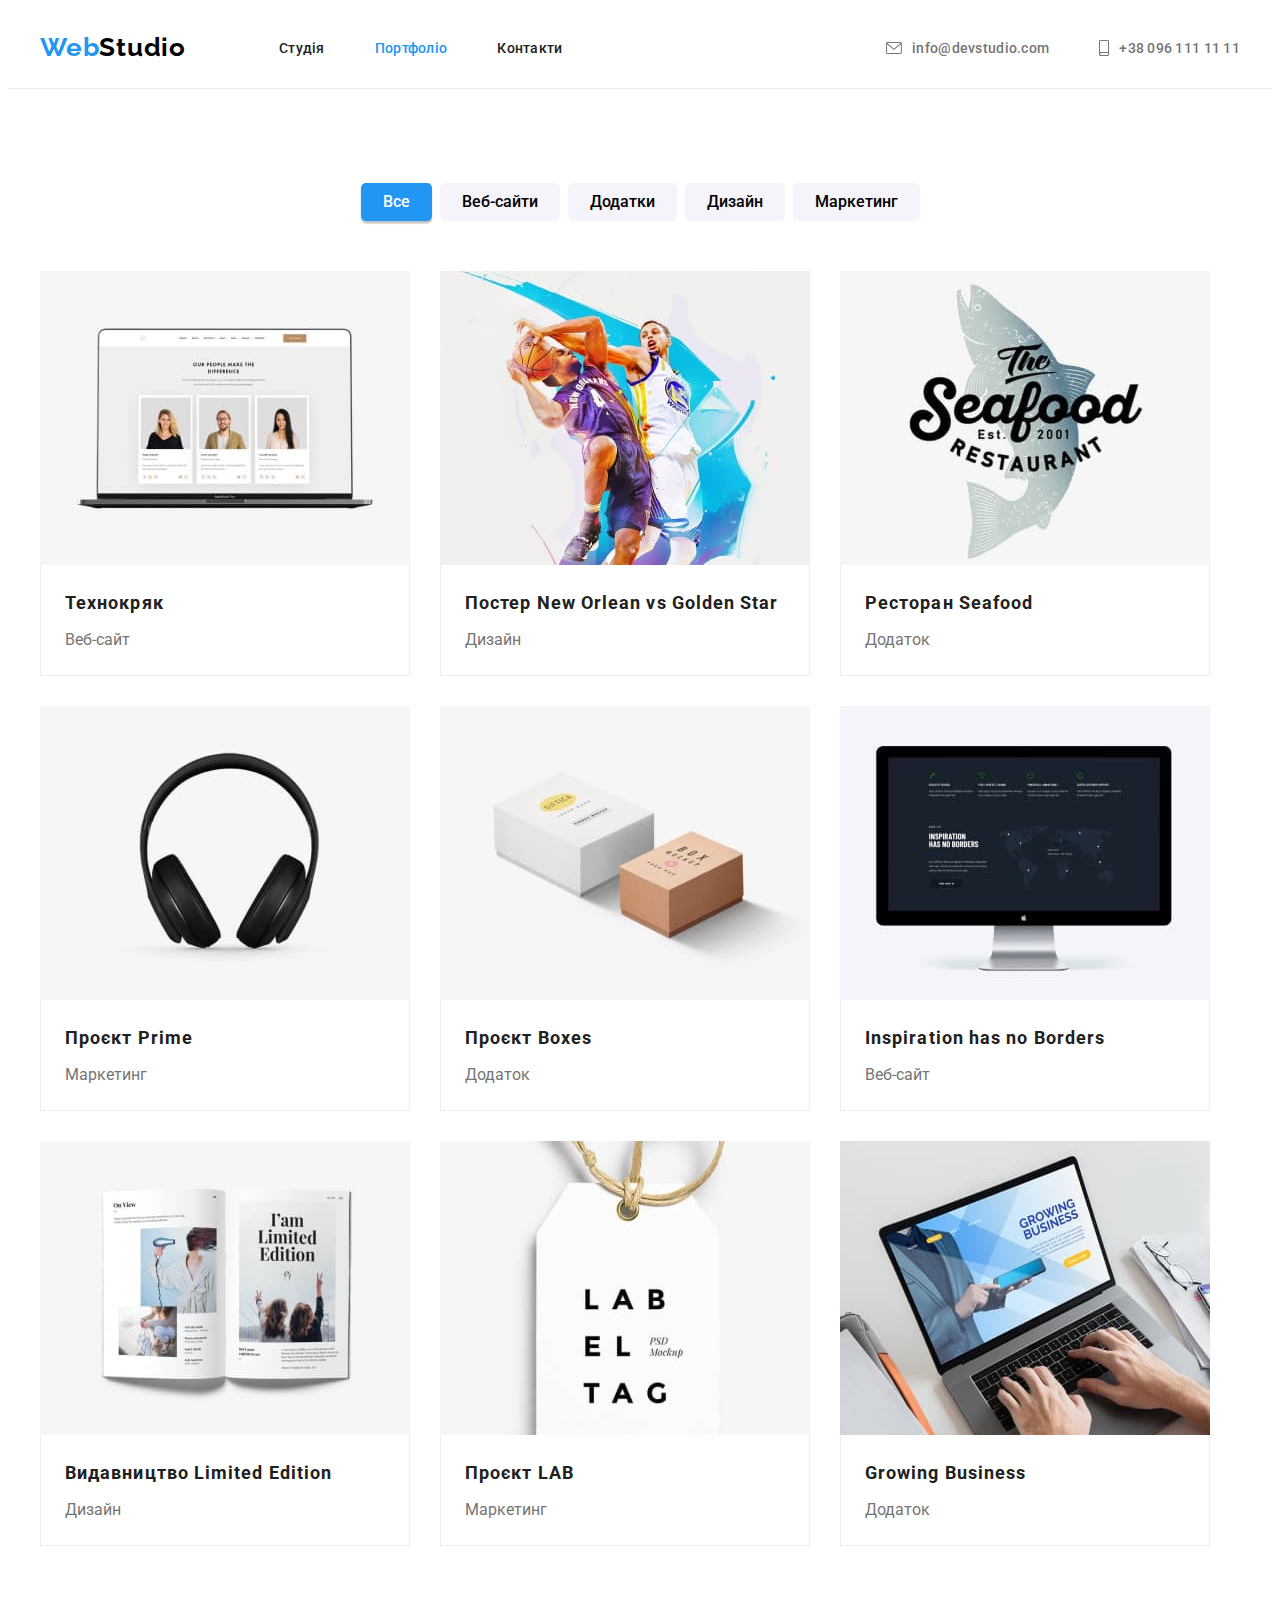
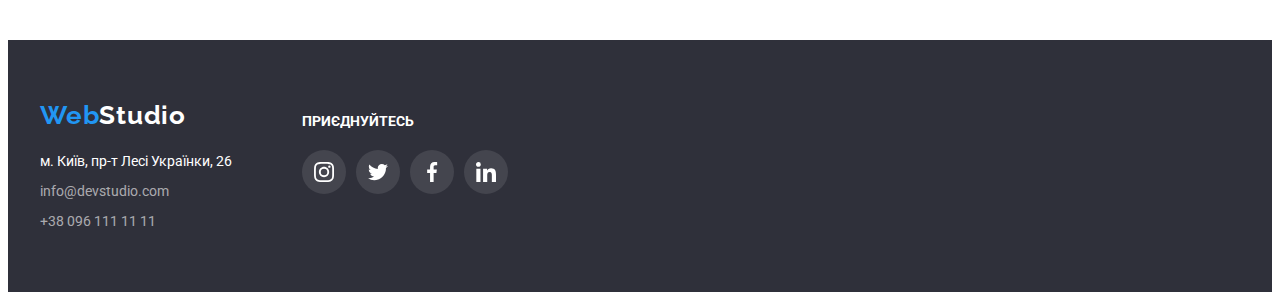
==== portfolio.html @ e26345bd "Initial commit" ====
<!DOCTYPE html>
<html lang="uk">

<head>
  <meta charset="utf-8" />
  <meta http-equiv="X-UA-Compatible" content="IE=edge"/>
  <meta name="viewport" content="width=device-width, initial-scale=1" />
  <title>Web Studio</title>
  <link rel="icon" type="image/x-icon" href="./images/favicon.ico">
  <link rel="stylesheet" href="https://cdnjs.cloudflare.com/ajax/libs/modern-normalize/1.1.0/modern-normalize.min.css" integrity="sha512-wpPYUAdjBVSE4KJnH1VR1HeZfpl1ub8YT/NKx4PuQ5NmX2tKuGu6U/JRp5y+Y8XG2tV+wKQpNHVUX03MfMFn9Q==" crossorigin="anonymous" referrerpolicy="no-referrer" />
  <link href="https://fonts.googleapis.com/css2?family=Raleway:wght@700&family=Roboto:wght@400;500;700;900&display=swap" rel="stylesheet"> 
  <link rel="stylesheet" href="css/styles.css">
</head>

<body>
  <header class="header">
    <div class="container">
      <a class="logo" href="index.html" lang="en">Web<span class="sub-logo">Studio</span></a>
      <nav class="navigation">
        <ul class="list">
          <li class="navigation-item">
            <a class="navigation-link" href="index.html">Студія</a>
          </li>
          <li class="navigation-item">
            <a class="navigation-link current" href="portfolio.html">Портфоліо</a>
          </li>
          <li class="navigation-item">
            <a class="navigation-link" href="contacts.html">Контакти</a>
          </li>
        </ul>
      </nav>
      <ul class="contacts list">
        <li class="contact-item"><a class="contact-link" href="mailto:info@devstudio.com">
          <svg width="16" height="12">
            <use href="./images/icons.svg#icon-mail"></use>
          </svg>
          info@devstudio.com</a></li>
        <li class="contact-item"><a class="contact-link" href="tel:+380961111111">
          <svg width="10" height="16">
            <use href="./images/icons.svg#icon-smartphone"></use>
          </svg>
          +38 096 111 11 11</a></li>
      </ul>
    </div>
  </header>
  <main>
    <section class="section">
      <div class="container">
        <h1 class="heading" hidden>
          Наші проекти
        </h1>
        <ul class="list filters">
          <li class="filter"><button class="active button" type="button">Все</button></li>
          <li class="filter"><button class="button" type="button">Веб-сайти</button></li>
          <li class="filter"><button class="button" type="button">Додатки</button></li>
          <li class="filter"><button class="button" type="button">Дизайн</button></li>
          <li class="filter"><button class="button" type="button">Маркетинг</button></li>
        </ul>
        <ul class="list projects">
          <li class="project-item">
            <a class="project-link" href="">
            <img src="./images/portfolio1.jpg" alt="Ноутбук з відкритим сайтом" width="370" height="294">
            <div class="project-about">
              <h2 class="project-name">Технокряк</h2>
              <p class="project-type">Веб-сайт</p>
            </div>
            </a>
          </li>
          <li class="project-item">
            <a class="project-link" href="">
            <img src="./images/portfolio2.jpg" alt="Баскетболісти" width="370" height="294">
            <div class="project-about">
              <h2 class="project-name">Постер New Orlean vs Golden Star</h2>
              <p class="project-type">Дизайн</p>
            </div>
            </a>
          </li>
          <li class="project-item">
            <a class="project-link" href="">
            <img src="./images/portfolio3.jpg" alt="Логотип ресторану, з рибою" width="370" height="294">
            <div class="project-about">
              <h2 class="project-name">Ресторан Seafood</h2>
              <p class="project-type">Додаток</p>
            </div>
            </a>
          </li>
          <li class="project-item">
            <a class="project-link" href="">
            <img src="./images/portfolio4.jpg" alt="Навушники" width="370" height="294">
            <div class="project-about">
              <h2 class="project-name">Проєкт Prime</h2>
              <p class="project-type">Маркетинг</p>
            </div>
            </a>
          </li>
          <li class="project-item">
            <a class="project-link" href="">
            <img src="./images/portfolio5.jpg" alt="Дві коробки" width="370" height="294">
            <div class="project-about">
              <h2 class="project-name">Проєкт Boxes</h2>
              <p class="project-type">Додаток</p>
            </div>
            </a>
          </li>
          <li class="project-item">
            <a class="project-link" href="">
            <img src="./images/portfolio6.jpg" alt="Монітор" width="370" height="294">
            <div class="project-about">
              <h2 class="project-name" lang="en">Inspiration has no Borders</h2>
              <p class="project-type">Веб-сайт</p>
            </div>
            </a>
          </li>
          <li class="project-item">
            <a class="project-link" href="">
            <img src="./images/portfolio7.jpg" alt="Відкрита книга" width="370" height="294">
            <div class="project-about">
              <h2 class="project-name">Видавництво Limited Edition</h2>
              <p class="project-type">Дизайн</p>
            </div>
            </a>
          </li>
          <li class="project-item">
            <a class="project-link" href="">
            <img src="./images/portfolio8.jpg" alt="Бірка" width="370" height="294">
            <div class="project-about">
              <h2 class="project-name">Проєкт LAB</h2>
              <p class="project-type">Маркетинг</p>
            </div>
            </a>
          </li>
          <li class="project-item">
            <a class="project-link" href="">
            <img src="./images/portfolio9.jpg" alt="Ноутбук" width="370" height="294">
            <div class="project-about">
              <h2 class="project-name" lang="en">Growing Business</h2>
              <p class="project-type">Додаток</p>
            </div>
            </a>
          </li>
        </ul>
      </div>
    </section>
  </main>
  <footer class="footer">
    <div class="container">
      <div class="footer-coll">
        <a class="logo" href="index.html" lang="en">Web<span class="sub-logo">Studio</span></a>
        <ul class="contacts list">
          <li class="contact-item">
            <address class="address-info">м. Київ, пр-т Лесі Українки, 26</address>
          </li>
          <li class="contact-item"><a class="contact-link" href="mailto:info@devstudio.com">info@devstudio.com</a></li>
          <li class="contact-item"><a class="contact-link" href="tel:+380961111111">+38 096 111 11 11</a></li>
        </ul>
      </div>
      <div class="footer-coll">
        <p class="footer-subtitle">Приєднуйтесь</p>
        <ul class="social-list list">
          <li class="social-item">
            <a class="social-link link" aria-label="instagram" href="">
              <svg class="social-icon" width="20" height="20">
                <use href="./images/icons.svg#icon-instagram"></use>
              </svg>
              <span class="visually-hidden">instagram</span>
            </a>
          </li>
          <li class="social-item">
            <a class="social-link link" aria-label="twitter" href="">
              <svg class="social-icon" width="20" height="20">
                <use href="./images/icons.svg#icon-twitter"></use>
              </svg>
              <span class="visually-hidden">twitter</span>
            </a>
          </li>
          <li class="social-item">
            <a class="social-link link" aria-label="facebook" href="">
              <svg class="social-icon" width="20" height="20">
                <use href="./images/icons.svg#icon-facebook"></use>
              </svg>
              <span class="visually-hidden">facebook</span>
            </a>
          </li>
          <li class="social-item">
            <a class="social-link link" aria-label="linkedin" href="">
              <svg class="social-icon" width="20" height="20">
                <use href="./images/icons.svg#icon-linkedin"></use>
              </svg>
              <span class="visually-hidden">linkedin</span>
            </a>
          </li>
        </ul>
      </div>
    </div>
  </footer>
</body>

</html>
---- css/styles.css ----
:root{
    --accent-color:#2196F3;
    --accent-hover:#188CE8;
    --dark-font:#000000;
    --light-font:#ffffff;
    --lightness-back:#f5f4fa;
    --font-color:#212121;
    --contact-color:#757575;
    --bg-color:#2F303A;
    --footer-link:rgba(255, 255, 255, 0.6);
    --footer-soclink:rgba(255, 255, 255, 0.1);
    --icon-fill: #afb1b8;
}
/* Global styles */
body{
    font-family: 'Roboto', sans-serif;
    color: var(--font-color);
    font-size: 14px;
    line-height: 1.46;
}
ul, h1{
    padding: 0;
    margin: 0;
}
img{
    display: block;
    max-width: 100%;
    height: auto;
}
.visually-hidden {
    position: absolute;
    width: 1px;
    height: 1px;
    margin: -1px;
    border: 0;
    padding: 0;
    white-space: nowrap;
    clip-path: inset(100%);
    clip: rect(0 0 0 0);
    overflow: hidden;
}
svg {
    fill: currentColor;
    --color1: #212121;
    --color2: #2196f3;
}
/* Styles for header  */
.header{
    font-weight: 500;
    line-height: calc(16.41/14);
    letter-spacing: calc(14px*0.02);
    border-bottom: 1px solid #ECECEC;
}
.list{
    list-style: none;
}
.contact-link, .navigation-link, .logo{
    text-decoration: none;
    color: inherit;
}
.header .contact-link{
    color: var(--contact-color);
    display: flex;
    align-items: center;
}
.header .contact-link, .navigation-link{
    padding: 32px 0;
}
.navigation-link{
    display: block;
}
.contact-link > svg {
    margin-right: 10px;
}
.logo{
    font-family: 'Raleway', sans-serif;;
    font-weight: 700;
    font-size: 26px;
    line-height: calc(30.52/26);
    color: var(--accent-color);
    letter-spacing: calc(26px*0.03);
}
.header .logo{
    padding: 24px 0;
}
.header .sub-logo{
    color: var(--dark-font);
}
.navigation{
    margin-right: auto;
    margin-left: 93px;
}
.navigation-item{
    margin: 0 25px;
}
.navigation-item:first-child, .header .contact-item:first-child, .about:first-child, .filter:first-child{
    margin-left: 0;
}
.navigation-item:last-child, .header .contact-item:last-child, .about:last-child, .filter:last-child{
    margin-right: 0;
}
.header .contact-item{
    margin: 0 25px;
}

/* Studio main styles */
.hero{
    background-color: var(--bg-color);
    color: var(--light-font);
    padding: 200px 0;
}
.overlay {
    max-width: 1600px;
    height: 600px;
    margin: 0 auto;
    background-image: linear-gradient(to right, rgba(47, 48, 58, 0.4), rgba(47, 48, 58, 0.4)), url(../images/herooverlay.jpg);
    background-repeat: no-repeat;
    background-size: cover;
    background-position: center;
}
.section .heading{
    font-weight: 700;
    font-size: 36px;
    line-height: calc(42.19/36);
}
.hero .container{
    text-align: center;
}
.hero .heading{
    text-transform: uppercase;
    font-weight: 900;
    font-size: 44px;
    letter-spacing: calc(44px*0.06);
    line-height: calc(60/44);
    margin-bottom: 30px;
}
.hero .button{
    color: inherit;
    background-color: var(--accent-color);
    font-weight: 700;
    letter-spacing: calc(16px*0.06);
    line-height: calc(30/16);
    padding: 10px 32px;
    border-radius: 4px;
    box-shadow: 0px 4px 4px rgba(0, 0, 0, 0.15);
}
.button{
    border: none;
    font-size: 16px;
    font-family: inherit;
}
.button:hover, .button:focus{
    background-color:var(--accent-hover);
    cursor: pointer;
    outline: none;
}
.section{
    padding: 94px 0;
}
.padding-bot-0{
padding-bottom: 0;
}
.padding-bot-0 .icon{
    background-color: var(--lightness-back);
    border-radius: 4px;
    margin-bottom: 30px;
    height: 120px;
    display: flex;
    justify-content: center;
    align-items: center;
}
.background-mod{
    background-color: var(--lightness-back);
}
.heading{
    margin-top: 0;
    margin-bottom: 50px;
    text-align: center;
}
.title{
    margin-top: 0;
    text-transform: uppercase;
    font-size: inherit;
    line-height: calc(16.41/14);
}
.description{
    line-height: calc(24/14);
    color: var(--contact-color);
}
.worker-name, .profession{
    font-size: 16px;
    line-height: calc(18.75/16);
    font-weight: 500;
    margin-top: 0;
    margin-bottom: 10px;
}
.profession{
    font-weight: 400;
    color: var(--contact-color);
    margin-bottom: 16px;
}
.team-about{
    text-align: center;
    padding: 30px 0;
}
.social-list {
    display: flex;
    justify-content: center;
    margin: 0 -10px;
}
.social-item{
    margin: 0 10px;
}
.social-link:hover, .social-link:focus {
    background-color: var(--accent-color);
    color: var(--light-font);
    outline: none;
}
.social-link {
    display: flex;
    justify-content: center;
    align-items: center;
    width: 44px;
    height: 44px;
    border-radius: 50px;
    color: var(--icon-fill);
}
.client-link{
    color: var(--icon-fill);
    border: 1px solid var(--icon-fill);
    border-radius: 4px;
    display: flex;
    justify-content: center;
    align-items: center;
    width: 170px;
    height: 92px;
}

.client-link:hover, .client-link:focus{
    color: var(--accent-color);
    border: 1px solid var(--accent-color);
    outline: none;
}
/* Portfolio main styles */
.list.filters{
    justify-content: center;
    margin-bottom: 50px;
}
.filter{
    margin: 0 4px;
}
.filters .button{
    background-color: var(--lightness-back);
    font-weight: 500;
    line-height: calc(26/16);
    border-radius: 5px;
    padding: 6px 22px;
}
.filters .button:hover,.filters .button:focus, .filters .active{
    background-color: var(--accent-color);
    color: var(--light-font);
    box-shadow: 0px 3px 1px rgba(0, 0, 0, 0.1), 0px 1px 2px rgba(0, 0, 0, 0.08), 0px 2px 2px rgba(0, 0, 0, 0.12);
    outline: none;
}
.projects{
    flex-wrap: wrap;
    margin: -15px;
}
.project-item{
    margin: 15px;
}
.project-link:hover, .project-link:focus{
    box-shadow: 0px 1px 1px rgba(0, 0, 0, 0.12), 0px 4px 4px rgba(0, 0, 0, 0.06), 1px 4px 6px rgba(0, 0, 0, 0.16);
    outline: none;
}
.project-about{
    border: 1px solid #EEEEEE;
    border-top: 0;
    padding: 20px 24px;
}
.project-name{
    font-size: 18px;
    line-height: calc(36/18);
    letter-spacing: calc(18px*0.06);
    margin: 0;
}
.project-link{
    display: inline-block;
    color: inherit;
    text-decoration: none;
}
.project-type{
    font-size: 16px;
    line-height: calc(30/16);
    color: var(--contact-color);
    margin: 4px 0 0;
}
/* Footer styles */
.footer{
    background-color: var(--bg-color);
    padding: 60px 0;
}
.footer .logo{
    margin-bottom: 20px;
    display: inline-block;
}
.footer .contact-item{
    line-height: calc(21/14);
}
.footer .contact-item:nth-child(2){
    margin: 9px 0;
}
.footer .sub-logo, .address-info{
    color: var(--light-font);
}
.address-info{
    font-style: normal;
}
.footer .contact-link{
    color: var(--footer-link);
}
.social-link{
    background-color: var(--footer-soclink);
}
.footer .social-link{
    color: var(--light-font);
}
.footer .list{
    display: block;
}
.footer .social-list{
    display: flex;
    padding: 0;
    margin: 0;
}
.footer .social-item{
    margin: 0 10px 0 0;
}
.footer-subtitle {
    font-weight: 700;
    font-size: 14px;
    line-height: 1.14;
    text-transform: uppercase;
    color: var(--light-font);
    margin-bottom: 20px;
}
.current, .contact-link:hover, .contact-link:focus, .navigation-link:hover, .navigation-link:focus{
    color: var(--accent-color);
    outline: none;
}
.padding-bot-0 .list{
    margin: -15px;
}
.padding-bot-0 .about{
    width: calc(100% / 4 - 30px);
}
.header .container, .list{
    display: flex;

}

.footer .container{
    display: flex;
}
.footer-coll{
    margin-right: 70px;
}

.container{
    width: 1200px;
    margin: 0 auto;
    padding: 0 15px;
}
.team-card{
    box-shadow: 0px 1px 3px rgba(0, 0, 0, 0.12), 0px 1px 1px rgba(0, 0, 0, 0.14), 0px 2px 1px rgba(0, 0, 0, 0.2);
    border-radius: 0px 0px 4px 4px; 
    background-color: var(--light-font);
}
.about{
    margin: 15px;
}
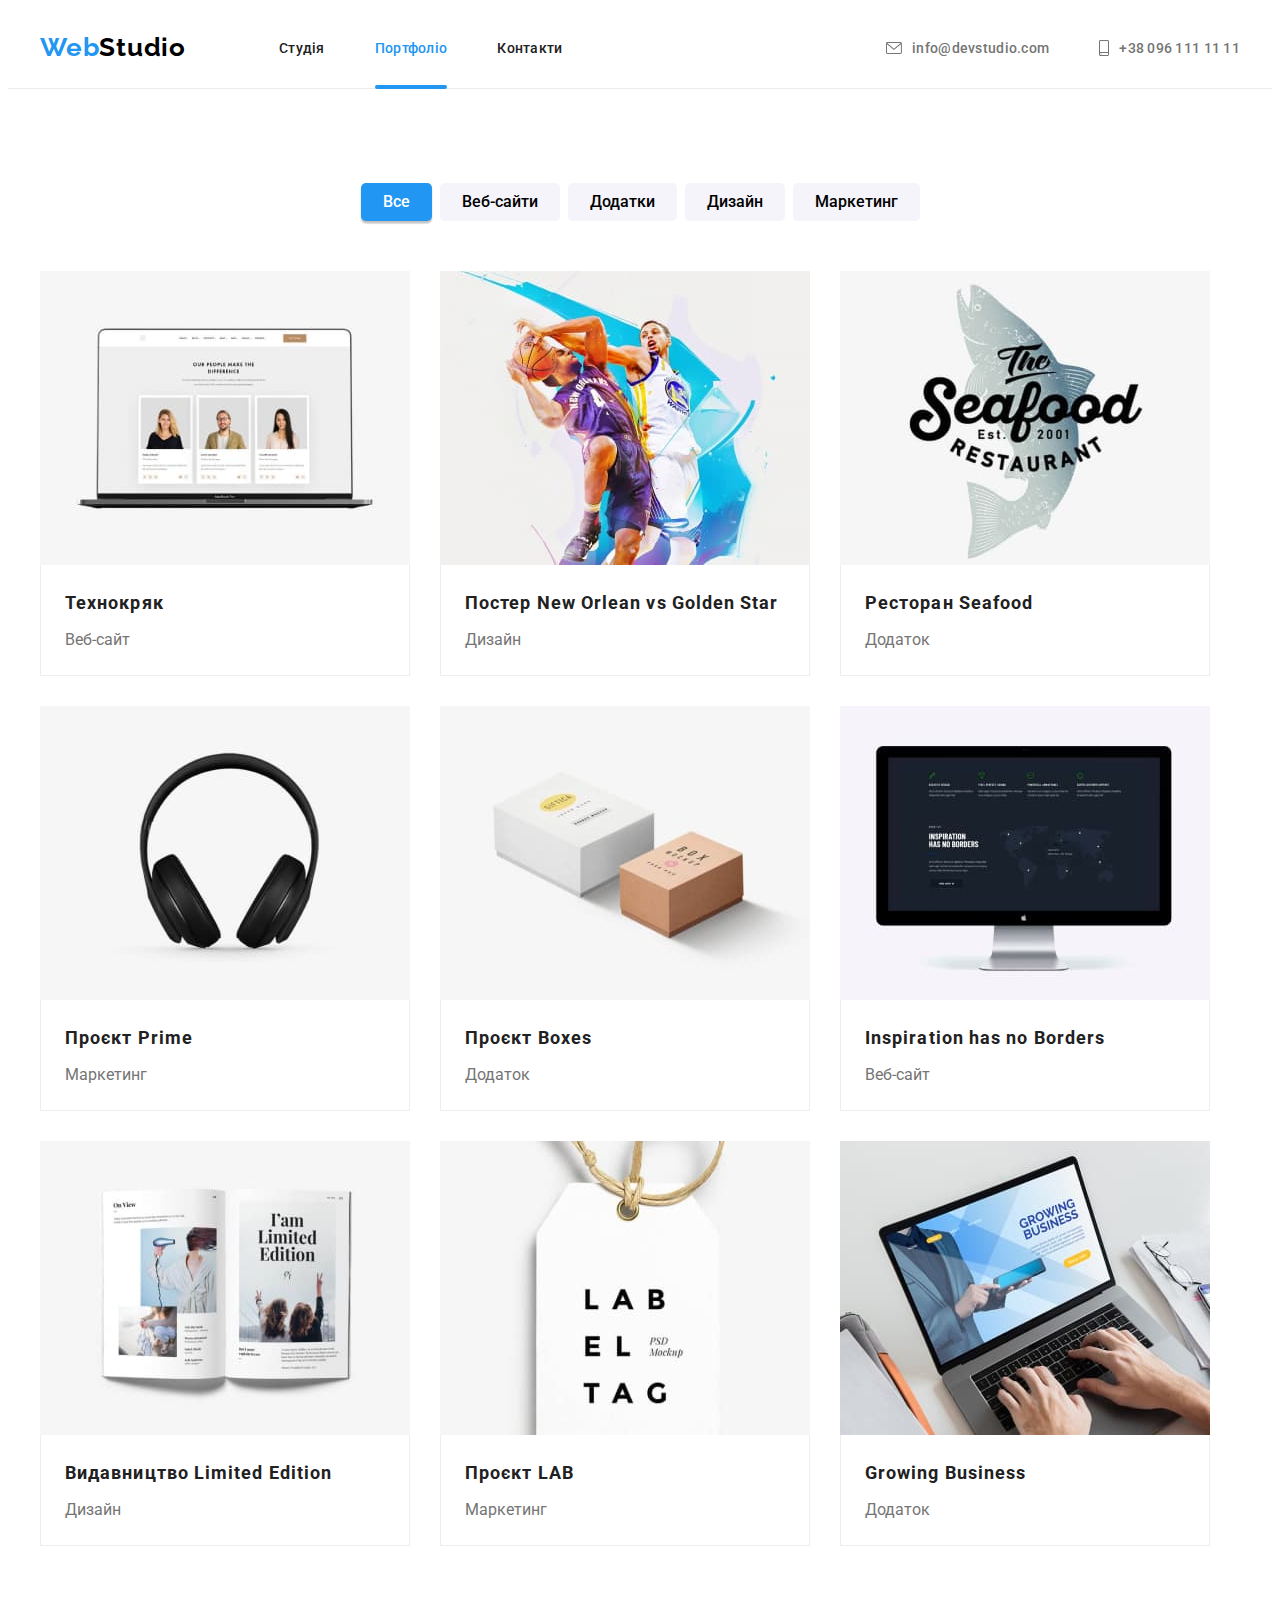
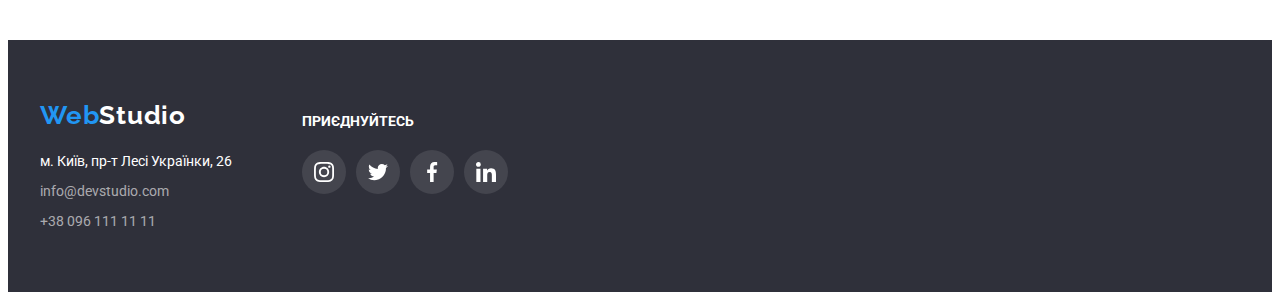
==== commit 3d57282a: "Update portfolio.html" ====
--- a/portfolio.html
+++ b/portfolio.html
@@ -1,198 +1,265 @@
 <!DOCTYPE html>
 <html lang="uk">
+	<head>
+		<meta charset="utf-8" />
+		<meta http-equiv="X-UA-Compatible" content="IE=edge" />
+		<meta name="viewport" content="width=device-width, initial-scale=1" />
+		<title>Web Studio</title>
+		<link rel="icon" type="image/x-icon" href="./images/favicon.ico" />
+		<link
+			rel="stylesheet"
+			href="https://cdnjs.cloudflare.com/ajax/libs/modern-normalize/1.1.0/modern-normalize.min.css"
+			integrity="sha512-wpPYUAdjBVSE4KJnH1VR1HeZfpl1ub8YT/NKx4PuQ5NmX2tKuGu6U/JRp5y+Y8XG2tV+wKQpNHVUX03MfMFn9Q=="
+			crossorigin="anonymous"
+			referrerpolicy="no-referrer"
+		/>
+		<link
+			href="https://fonts.googleapis.com/css2?family=Raleway:wght@700&family=Roboto:wght@400;500;700;900&display=swap"
+			rel="stylesheet"
+		/>
+		<link rel="stylesheet" href="css/styles.css" />
+	</head>
 
-<head>
-  <meta charset="utf-8" />
-  <meta http-equiv="X-UA-Compatible" content="IE=edge"/>
-  <meta name="viewport" content="width=device-width, initial-scale=1" />
-  <title>Web Studio</title>
-  <link rel="icon" type="image/x-icon" href="./images/favicon.ico">
-  <link rel="stylesheet" href="https://cdnjs.cloudflare.com/ajax/libs/modern-normalize/1.1.0/modern-normalize.min.css" integrity="sha512-wpPYUAdjBVSE4KJnH1VR1HeZfpl1ub8YT/NKx4PuQ5NmX2tKuGu6U/JRp5y+Y8XG2tV+wKQpNHVUX03MfMFn9Q==" crossorigin="anonymous" referrerpolicy="no-referrer" />
-  <link href="https://fonts.googleapis.com/css2?family=Raleway:wght@700&family=Roboto:wght@400;500;700;900&display=swap" rel="stylesheet"> 
-  <link rel="stylesheet" href="css/styles.css">
-</head>
-
-<body>
-  <header class="header">
-    <div class="container">
-      <a class="logo" href="index.html" lang="en">Web<span class="sub-logo">Studio</span></a>
-      <nav class="navigation">
-        <ul class="list">
-          <li class="navigation-item">
-            <a class="navigation-link" href="index.html">Студія</a>
-          </li>
-          <li class="navigation-item">
-            <a class="navigation-link current" href="portfolio.html">Портфоліо</a>
-          </li>
-          <li class="navigation-item">
-            <a class="navigation-link" href="contacts.html">Контакти</a>
-          </li>
-        </ul>
-      </nav>
-      <ul class="contacts list">
-        <li class="contact-item"><a class="contact-link" href="mailto:info@devstudio.com">
-          <svg width="16" height="12">
-            <use href="./images/icons.svg#icon-mail"></use>
-          </svg>
-          info@devstudio.com</a></li>
-        <li class="contact-item"><a class="contact-link" href="tel:+380961111111">
-          <svg width="10" height="16">
-            <use href="./images/icons.svg#icon-smartphone"></use>
-          </svg>
-          +38 096 111 11 11</a></li>
-      </ul>
-    </div>
-  </header>
-  <main>
-    <section class="section">
-      <div class="container">
-        <h1 class="heading" hidden>
-          Наші проекти
-        </h1>
-        <ul class="list filters">
-          <li class="filter"><button class="active button" type="button">Все</button></li>
-          <li class="filter"><button class="button" type="button">Веб-сайти</button></li>
-          <li class="filter"><button class="button" type="button">Додатки</button></li>
-          <li class="filter"><button class="button" type="button">Дизайн</button></li>
-          <li class="filter"><button class="button" type="button">Маркетинг</button></li>
-        </ul>
-        <ul class="list projects">
-          <li class="project-item">
-            <a class="project-link" href="">
-            <img src="./images/portfolio1.jpg" alt="Ноутбук з відкритим сайтом" width="370" height="294">
-            <div class="project-about">
-              <h2 class="project-name">Технокряк</h2>
-              <p class="project-type">Веб-сайт</p>
-            </div>
-            </a>
-          </li>
-          <li class="project-item">
-            <a class="project-link" href="">
-            <img src="./images/portfolio2.jpg" alt="Баскетболісти" width="370" height="294">
-            <div class="project-about">
-              <h2 class="project-name">Постер New Orlean vs Golden Star</h2>
-              <p class="project-type">Дизайн</p>
-            </div>
-            </a>
-          </li>
-          <li class="project-item">
-            <a class="project-link" href="">
-            <img src="./images/portfolio3.jpg" alt="Логотип ресторану, з рибою" width="370" height="294">
-            <div class="project-about">
-              <h2 class="project-name">Ресторан Seafood</h2>
-              <p class="project-type">Додаток</p>
-            </div>
-            </a>
-          </li>
-          <li class="project-item">
-            <a class="project-link" href="">
-            <img src="./images/portfolio4.jpg" alt="Навушники" width="370" height="294">
-            <div class="project-about">
-              <h2 class="project-name">Проєкт Prime</h2>
-              <p class="project-type">Маркетинг</p>
-            </div>
-            </a>
-          </li>
-          <li class="project-item">
-            <a class="project-link" href="">
-            <img src="./images/portfolio5.jpg" alt="Дві коробки" width="370" height="294">
-            <div class="project-about">
-              <h2 class="project-name">Проєкт Boxes</h2>
-              <p class="project-type">Додаток</p>
-            </div>
-            </a>
-          </li>
-          <li class="project-item">
-            <a class="project-link" href="">
-            <img src="./images/portfolio6.jpg" alt="Монітор" width="370" height="294">
-            <div class="project-about">
-              <h2 class="project-name" lang="en">Inspiration has no Borders</h2>
-              <p class="project-type">Веб-сайт</p>
-            </div>
-            </a>
-          </li>
-          <li class="project-item">
-            <a class="project-link" href="">
-            <img src="./images/portfolio7.jpg" alt="Відкрита книга" width="370" height="294">
-            <div class="project-about">
-              <h2 class="project-name">Видавництво Limited Edition</h2>
-              <p class="project-type">Дизайн</p>
-            </div>
-            </a>
-          </li>
-          <li class="project-item">
-            <a class="project-link" href="">
-            <img src="./images/portfolio8.jpg" alt="Бірка" width="370" height="294">
-            <div class="project-about">
-              <h2 class="project-name">Проєкт LAB</h2>
-              <p class="project-type">Маркетинг</p>
-            </div>
-            </a>
-          </li>
-          <li class="project-item">
-            <a class="project-link" href="">
-            <img src="./images/portfolio9.jpg" alt="Ноутбук" width="370" height="294">
-            <div class="project-about">
-              <h2 class="project-name" lang="en">Growing Business</h2>
-              <p class="project-type">Додаток</p>
-            </div>
-            </a>
-          </li>
-        </ul>
-      </div>
-    </section>
-  </main>
-  <footer class="footer">
-    <div class="container">
-      <div class="footer-coll">
-        <a class="logo" href="index.html" lang="en">Web<span class="sub-logo">Studio</span></a>
-        <ul class="contacts list">
-          <li class="contact-item">
-            <address class="address-info">м. Київ, пр-т Лесі Українки, 26</address>
-          </li>
-          <li class="contact-item"><a class="contact-link" href="mailto:info@devstudio.com">info@devstudio.com</a></li>
-          <li class="contact-item"><a class="contact-link" href="tel:+380961111111">+38 096 111 11 11</a></li>
-        </ul>
-      </div>
-      <div class="footer-coll">
-        <p class="footer-subtitle">Приєднуйтесь</p>
-        <ul class="social-list list">
-          <li class="social-item">
-            <a class="social-link link" aria-label="instagram" href="">
-              <svg class="social-icon" width="20" height="20">
-                <use href="./images/icons.svg#icon-instagram"></use>
-              </svg>
-              <span class="visually-hidden">instagram</span>
-            </a>
-          </li>
-          <li class="social-item">
-            <a class="social-link link" aria-label="twitter" href="">
-              <svg class="social-icon" width="20" height="20">
-                <use href="./images/icons.svg#icon-twitter"></use>
-              </svg>
-              <span class="visually-hidden">twitter</span>
-            </a>
-          </li>
-          <li class="social-item">
-            <a class="social-link link" aria-label="facebook" href="">
-              <svg class="social-icon" width="20" height="20">
-                <use href="./images/icons.svg#icon-facebook"></use>
-              </svg>
-              <span class="visually-hidden">facebook</span>
-            </a>
-          </li>
-          <li class="social-item">
-            <a class="social-link link" aria-label="linkedin" href="">
-              <svg class="social-icon" width="20" height="20">
-                <use href="./images/icons.svg#icon-linkedin"></use>
-              </svg>
-              <span class="visually-hidden">linkedin</span>
-            </a>
-          </li>
-        </ul>
-      </div>
-    </div>
-  </footer>
-</body>
-
-</html>+	<body>
+		<header class="header">
+			<div class="container">
+				<a class="logo" href="index.html" lang="en">Web<span class="sub-logo">Studio</span></a>
+				<nav class="navigation">
+					<ul class="list">
+						<li class="navigation-item">
+							<a class="navigation-link" href="index.html">Студія</a>
+						</li>
+						<li class="navigation-item">
+							<a class="navigation-link current" href="portfolio.html">Портфоліо</a>
+						</li>
+						<li class="navigation-item">
+							<a class="navigation-link" href="contacts.html">Контакти</a>
+						</li>
+					</ul>
+				</nav>
+				<ul class="contacts list">
+					<li class="contact-item"
+						><a class="contact-link" href="mailto:info@devstudio.com">
+							<svg width="16" height="12">
+								<use href="./images/icons.svg#icon-mail"></use>
+							</svg>
+							info@devstudio.com</a
+						></li
+					>
+					<li class="contact-item"
+						><a class="contact-link" href="tel:+380961111111">
+							<svg width="10" height="16">
+								<use href="./images/icons.svg#icon-smartphone"></use>
+							</svg>
+							+38 096 111 11 11</a
+						></li
+					>
+				</ul>
+			</div>
+		</header>
+		<main>
+			<section class="section">
+				<div class="container">
+					<h1 class="heading" hidden> Наші проекти </h1>
+					<ul class="list filters">
+						<li class="filter"><button class="active button" type="button">Все</button></li>
+						<li class="filter"><button class="button" type="button">Веб-сайти</button></li>
+						<li class="filter"><button class="button" type="button">Додатки</button></li>
+						<li class="filter"><button class="button" type="button">Дизайн</button></li>
+						<li class="filter"><button class="button" type="button">Маркетинг</button></li>
+					</ul>
+					<ul class="list projects">
+						<li class="project-item">
+							<a class="project-link" href="">
+								<div class="project-desc">
+									<img src="./images/portfolio1.jpg" alt="Ноутбук з відкритим сайтом" width="370" height="294" />
+									<p class="description-text"
+										>Ресурс пропонує комплексні пропозиції з різним рівнем функціоналу та сервісів. Все це дозволить
+										відвідувачу отримати вичерпні відомості про компанію чи приватну особу.</p
+									>
+								</div>
+								<div class="project-about">
+									<h2 class="project-name">Технокряк</h2>
+									<p class="project-type">Веб-сайт</p>
+								</div>
+							</a>
+						</li>
+						<li class="project-item">
+							<a class="project-link" href="">
+								<div class="project-desc">
+									<img src="./images/portfolio2.jpg" alt="Баскетболісти" width="370" height="294" />
+									<p class="description-text"
+										>Ресурс пропонує комплексні пропозиції з різним рівнем функціоналу та сервісів. Все це дозволить
+										відвідувачу отримати вичерпні відомості про компанію чи приватну особу.</p
+									>
+								</div>
+								<div class="project-about">
+									<h2 class="project-name">Постер New Orlean vs Golden Star</h2>
+									<p class="project-type">Дизайн</p>
+								</div>
+							</a>
+						</li>
+						<li class="project-item">
+							<a class="project-link" href="">
+								<div class="project-desc">
+									<img src="./images/portfolio3.jpg" alt="Логотип ресторану, з рибою" width="370" height="294" />
+									<p class="description-text"
+										>Ресурс пропонує комплексні пропозиції з різним рівнем функціоналу та сервісів. Все це дозволить
+										відвідувачу отримати вичерпні відомості про компанію чи приватну особу.</p
+									>
+								</div>
+								<div class="project-about">
+									<h2 class="project-name">Ресторан Seafood</h2>
+									<p class="project-type">Додаток</p>
+								</div>
+							</a>
+						</li>
+						<li class="project-item">
+							<a class="project-link" href="">
+								<div class="project-desc">
+									<img src="./images/portfolio4.jpg" alt="Навушники" width="370" height="294" />
+									<p class="description-text"
+										>Ресурс пропонує комплексні пропозиції з різним рівнем функціоналу та сервісів. Все це дозволить
+										відвідувачу отримати вичерпні відомості про компанію чи приватну особу.</p
+									>
+								</div>
+								<div class="project-about">
+									<h2 class="project-name">Проєкт Prime</h2>
+									<p class="project-type">Маркетинг</p>
+								</div>
+							</a>
+						</li>
+						<li class="project-item">
+							<a class="project-link" href="">
+								<div class="project-desc">
+									<img src="./images/portfolio5.jpg" alt="Дві коробки" width="370" height="294" />
+									<p class="description-text"
+										>Ресурс пропонує комплексні пропозиції з різним рівнем функціоналу та сервісів. Все це дозволить
+										відвідувачу отримати вичерпні відомості про компанію чи приватну особу.</p
+									>
+								</div>
+								<div class="project-about">
+									<h2 class="project-name">Проєкт Boxes</h2>
+									<p class="project-type">Додаток</p>
+								</div>
+							</a>
+						</li>
+						<li class="project-item">
+							<a class="project-link" href="">
+								<div class="project-desc">
+									<img src="./images/portfolio6.jpg" alt="Монітор" width="370" height="294" />
+									<p class="description-text"
+										>Ресурс пропонує комплексні пропозиції з різним рівнем функціоналу та сервісів. Все це дозволить
+										відвідувачу отримати вичерпні відомості про компанію чи приватну особу.</p
+									>
+								</div>
+								<div class="project-about">
+									<h2 class="project-name" lang="en">Inspiration has no Borders</h2>
+									<p class="project-type">Веб-сайт</p>
+								</div>
+							</a>
+						</li>
+						<li class="project-item">
+							<a class="project-link" href="">
+								<div class="project-desc">
+									<img src="./images/portfolio7.jpg" alt="Відкрита книга" width="370" height="294" />
+									<p class="description-text"
+										>Ресурс пропонує комплексні пропозиції з різним рівнем функціоналу та сервісів. Все це дозволить
+										відвідувачу отримати вичерпні відомості про компанію чи приватну особу.</p
+									>
+								</div>
+								<div class="project-about">
+									<h2 class="project-name">Видавництво Limited Edition</h2>
+									<p class="project-type">Дизайн</p>
+								</div>
+							</a>
+						</li>
+						<li class="project-item">
+							<a class="project-link" href="">
+								<div class="project-desc">
+									<img src="./images/portfolio8.jpg" alt="Бірка" width="370" height="294" />
+									<p class="description-text"
+										>Ресурс пропонує комплексні пропозиції з різним рівнем функціоналу та сервісів. Все це дозволить
+										відвідувачу отримати вичерпні відомості про компанію чи приватну особу.</p
+									>
+								</div>
+								<div class="project-about">
+									<h2 class="project-name">Проєкт LAB</h2>
+									<p class="project-type">Маркетинг</p>
+								</div>
+							</a>
+						</li>
+						<li class="project-item">
+							<a class="project-link" href="">
+								<div class="project-desc">
+									<img src="./images/portfolio9.jpg" alt="Ноутбук" width="370" height="294" />
+									<p class="description-text"
+										>Ресурс пропонує комплексні пропозиції з різним рівнем функціоналу та сервісів. Все це дозволить
+										відвідувачу отримати вичерпні відомості про компанію чи приватну особу.</p
+									>
+								</div>
+								<div class="project-about">
+									<h2 class="project-name" lang="en">Growing Business</h2>
+									<p class="project-type">Додаток</p>
+								</div>
+							</a>
+						</li>
+					</ul>
+				</div>
+			</section>
+		</main>
+		<footer class="footer">
+			<div class="container">
+				<div class="footer-coll">
+					<a class="logo" href="index.html" lang="en">Web<span class="sub-logo">Studio</span></a>
+					<ul class="contacts list">
+						<li class="contact-item">
+							<address class="address-info">м. Київ, пр-т Лесі Українки, 26</address>
+						</li>
+						<li class="contact-item"
+							><a class="contact-link" href="mailto:info@devstudio.com">info@devstudio.com</a></li
+						>
+						<li class="contact-item"><a class="contact-link" href="tel:+380961111111">+38 096 111 11 11</a></li>
+					</ul>
+				</div>
+				<div class="footer-coll">
+					<p class="footer-subtitle">Приєднуйтесь</p>
+					<ul class="social-list list">
+						<li class="social-item">
+							<a class="social-link link" aria-label="instagram" href="">
+								<svg class="social-icon" width="20" height="20">
+									<use href="./images/icons.svg#icon-instagram"></use>
+								</svg>
+								<span class="visually-hidden">instagram</span>
+							</a>
+						</li>
+						<li class="social-item">
+							<a class="social-link link" aria-label="twitter" href="">
+								<svg class="social-icon" width="20" height="20">
+									<use href="./images/icons.svg#icon-twitter"></use>
+								</svg>
+								<span class="visually-hidden">twitter</span>
+							</a>
+						</li>
+						<li class="social-item">
+							<a class="social-link link" aria-label="facebook" href="">
+								<svg class="social-icon" width="20" height="20">
+									<use href="./images/icons.svg#icon-facebook"></use>
+								</svg>
+								<span class="visually-hidden">facebook</span>
+							</a>
+						</li>
+						<li class="social-item">
+							<a class="social-link link" aria-label="linkedin" href="">
+								<svg class="social-icon" width="20" height="20">
+									<use href="./images/icons.svg#icon-linkedin"></use>
+								</svg>
+								<span class="visually-hidden">linkedin</span>
+							</a>
+						</li>
+					</ul>
+				</div>
+			</div>
+		</footer>
+	</body>
+</html>
--- a/css/styles.css
+++ b/css/styles.css
@@ -1,7 +1,8 @@
 :root{
     --accent-color:#2196F3;
     --accent-hover:#188CE8;
-    --dark-font:#000000;
+    --dark-font: #000000;
+    --dark-bg:#00000033;
     --light-font:#ffffff;
     --lightness-back:#f5f4fa;
     --font-color:#212121;
@@ -10,6 +11,7 @@
     --footer-link:rgba(255, 255, 255, 0.6);
     --footer-soclink:rgba(255, 255, 255, 0.1);
     --icon-fill: #afb1b8;
+    --time-func:cubic-bezier(0.4, 0, 0.2, 1);
 }
 /* Global styles */
 body{
@@ -68,6 +70,8 @@
 }
 .navigation-link{
     display: block;
+    position: relative;
+    transition: color 250ms var(--time-func);
 }
 .contact-link > svg {
     margin-right: 10px;
@@ -148,6 +152,7 @@
     border: none;
     font-size: 16px;
     font-family: inherit;
+    transition: background-color 250ms var(--time-func);
 }
 .button:hover, .button:focus{
     background-color:var(--accent-hover);
@@ -176,6 +181,24 @@
     margin-top: 0;
     margin-bottom: 50px;
     text-align: center;
+}
+.about-description{
+    position: relative;
+}
+.about-title{
+    position: absolute;
+    left: 0;
+    bottom: 0;
+    width: 100%;
+    height: 70px;
+    color: var(--light-font);
+    display: flex;
+    align-items: center;
+    justify-content: center;
+    background-color: var(--bg-color);
+    opacity: 0.8;
+    margin: 0;
+    text-transform: uppercase;
 }
 .title{
     margin-top: 0;
@@ -224,6 +247,7 @@
     height: 44px;
     border-radius: 50px;
     color: var(--icon-fill);
+    transition: background-color 250ms var(--time-func), color 250ms var(--time-func);
 }
 .client-link{
     color: var(--icon-fill);
@@ -234,6 +258,7 @@
     align-items: center;
     width: 170px;
     height: 92px;
+    transition: border 250ms var(--time-func), color 250ms var(--time-func);
 }
 
 .client-link:hover, .client-link:focus{
@@ -255,6 +280,7 @@
     line-height: calc(26/16);
     border-radius: 5px;
     padding: 6px 22px;
+    transition: background-color 250ms var(--time-func), color 250ms var(--time-func), box-shadow 250ms var(--time-func);
 }
 .filters .button:hover,.filters .button:focus, .filters .active{
     background-color: var(--accent-color);
@@ -288,6 +314,7 @@
     display: inline-block;
     color: inherit;
     text-decoration: none;
+    transition: box-shadow 250ms var(--time-func);
 }
 .project-type{
     font-size: 16px;
@@ -295,6 +322,29 @@
     color: var(--contact-color);
     margin: 4px 0 0;
 }
+.project-desc{
+    position: relative;
+    overflow: hidden;
+}
+.description-text{
+    position: absolute;
+    top:0;
+    left: 0;
+    width: 100%;
+    height: 100%;
+    background-color: var(--accent-color);
+    opacity: 0.9;
+    padding: 63px 24px;
+    color: var(--light-font);
+    font-size: 18px;
+    line-height: calc(28/18);
+    transform: translateY(100%);
+    margin: 0;
+    transition: transform 250ms var(--time-func);
+}
+.project-link:hover .description-text{
+    transform: translateY(0%);
+}
 /* Footer styles */
 .footer{
     background-color: var(--bg-color);
@@ -318,6 +368,7 @@
 }
 .footer .contact-link{
     color: var(--footer-link);
+    transition: color 250ms var(--time-func);
 }
 .social-link{
     background-color: var(--footer-soclink);
@@ -348,20 +399,28 @@
     color: var(--accent-color);
     outline: none;
 }
+.current::after{
+    content: '';
+    position: absolute;
+    bottom: -1px;
+    left: 0;
+    width: 100%;
+    height: 4px;
+    border-radius: 2px;
+    display: block;
+    background-color: var(--accent-color);
+}
 .padding-bot-0 .list{
     margin: -15px;
 }
 .padding-bot-0 .about{
     width: calc(100% / 4 - 30px);
 }
-.header .container, .list{
+.header .container, .list, .footer .container{
     display: flex;
 
 }
 
-.footer .container{
-    display: flex;
-}
 .footer-coll{
     margin-right: 70px;
 }
@@ -379,3 +438,46 @@
 .about{
     margin: 15px;
 }
+/* Modal style */
+.is-hidden{
+    opacity: 0;
+    pointer-events: none;
+}
+.modal-container{
+    position: fixed;
+    display: flex;
+    top: 0;
+    left: 0;
+    width: 100%;
+    height: 100%;
+    background-color: var(--dark-bg);
+    transition: opacity 250ms var(--time-func);
+}
+.is-hidden .modal-content{
+    transform: scale(0.5);
+}
+.modal-content{
+    margin: auto;
+    position: relative;
+    width: 528px;
+    height: 581px;
+    background-color: var(--light-font);
+    box-shadow: 0px 1px 3px rgba(0, 0, 0, 0.12), 0px 1px 1px rgba(0, 0, 0, 0.14), 0px 2px 1px rgba(0, 0, 0, 0.2);
+    border-radius: 4px;
+    transform: scale(1);
+    transition: transform 250ms var(--time-func);
+}
+.modal-close{
+    position:absolute;
+    top: 8px;
+    right: 8px;
+    width: 30px;
+    height: 30px;
+    background-color: var(--light-font);
+    border: 1px solid rgba(0, 0, 0, 0.1);
+    border-radius: 50%;
+    display: flex;
+    justify-content: center;
+    align-items: center;
+    cursor: pointer;
+}